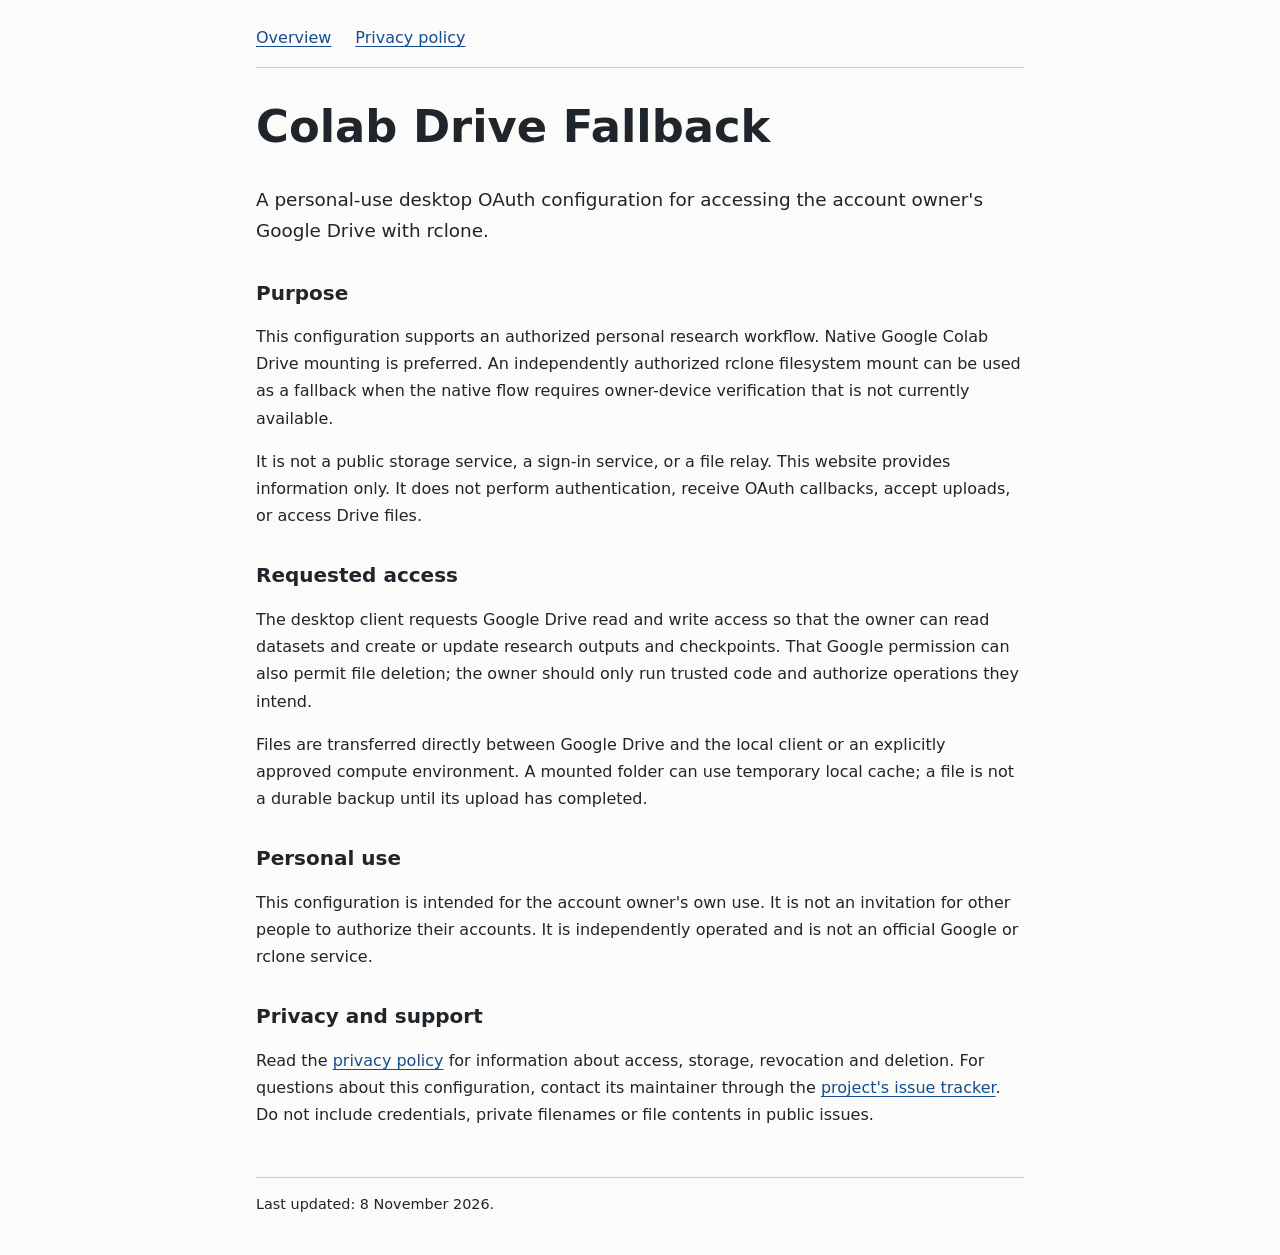
==== index.html @ 1c6712ea "Publish personal-use purpose and privacy information" ====
<!DOCTYPE html>
<html lang="en">
<head>
  <meta charset="utf-8">
  <meta name="viewport" content="width=device-width, initial-scale=1">
  <meta name="description" content="Purpose and privacy information for Colab Drive Fallback, a personal-use Google Drive desktop client configuration.">
  <title>Colab Drive Fallback</title>
  <link rel="stylesheet" href="style.css">
</head>
<body>
<header><nav aria-label="Main"><a href="./" aria-current="page">Overview</a><a href="privacy.html">Privacy policy</a></nav></header>
<main>
  <h1>Colab Drive Fallback</h1>
  <p class="intro">A personal-use desktop OAuth configuration for accessing the account owner's Google Drive with rclone.</p>
  <h2>Purpose</h2>
  <p>This configuration supports an authorized personal research workflow. Native Google Colab Drive mounting is preferred. An independently authorized rclone filesystem mount can be used as a fallback when the native flow requires owner-device verification that is not currently available.</p>
  <p>It is not a public storage service, a sign-in service, or a file relay. This website provides information only. It does not perform authentication, receive OAuth callbacks, accept uploads, or access Drive files.</p>
  <h2>Requested access</h2>
  <p>The desktop client requests Google Drive read and write access so that the owner can read datasets and create or update research outputs and checkpoints. That Google permission can also permit file deletion; the owner should only run trusted code and authorize operations they intend.</p>
  <p>Files are transferred directly between Google Drive and the local client or an explicitly approved compute environment. A mounted folder can use temporary local cache; a file is not a durable backup until its upload has completed.</p>
  <h2>Personal use</h2>
  <p>This configuration is intended for the account owner's own use. It is not an invitation for other people to authorize their accounts. It is independently operated and is not an official Google or rclone service.</p>
  <h2>Privacy and support</h2>
  <p>Read the <a href="privacy.html">privacy policy</a> for information about access, storage, revocation and deletion. For questions about this configuration, contact its maintainer through the <a href="https://github.com/huahuadeliaoliao/colab-drive-fallback/issues">project's issue tracker</a>. Do not include credentials, private filenames or file contents in public issues.</p>
</main>
<footer><p>Last updated: 8 November 2026.</p></footer>
</body>
</html>
---- style.css ----
:root { color-scheme: light dark; font: 100%/1.7 system-ui, sans-serif; }
body { margin: 0 auto; padding: 1.5rem; max-width: 48rem; color: #20242b; background: #fbfbf9; }
nav { display: flex; flex-wrap: wrap; gap: 1.5rem; padding-bottom: 1rem; border-bottom: 1px solid #c8cdd3; }
a { color: #174c90; text-underline-offset: .18em; }
a:focus-visible { outline: 3px solid currentColor; outline-offset: 4px; }
h1 { font-size: clamp(2rem, 6vw, 2.8rem); line-height: 1.2; margin-top: 2rem; }
h2 { font-size: 1.25rem; line-height: 1.4; margin-top: 2rem; }
p { overflow-wrap: anywhere; }
.intro { font-size: 1.15rem; }
footer { margin-top: 3rem; border-top: 1px solid #c8cdd3; font-size: .9rem; }
@media (prefers-color-scheme: dark) {
  body { color: #e7e9ed; background: #17191d; }
  a { color: #9cc5ff; }
  nav, footer { border-color: #545b65; }
}
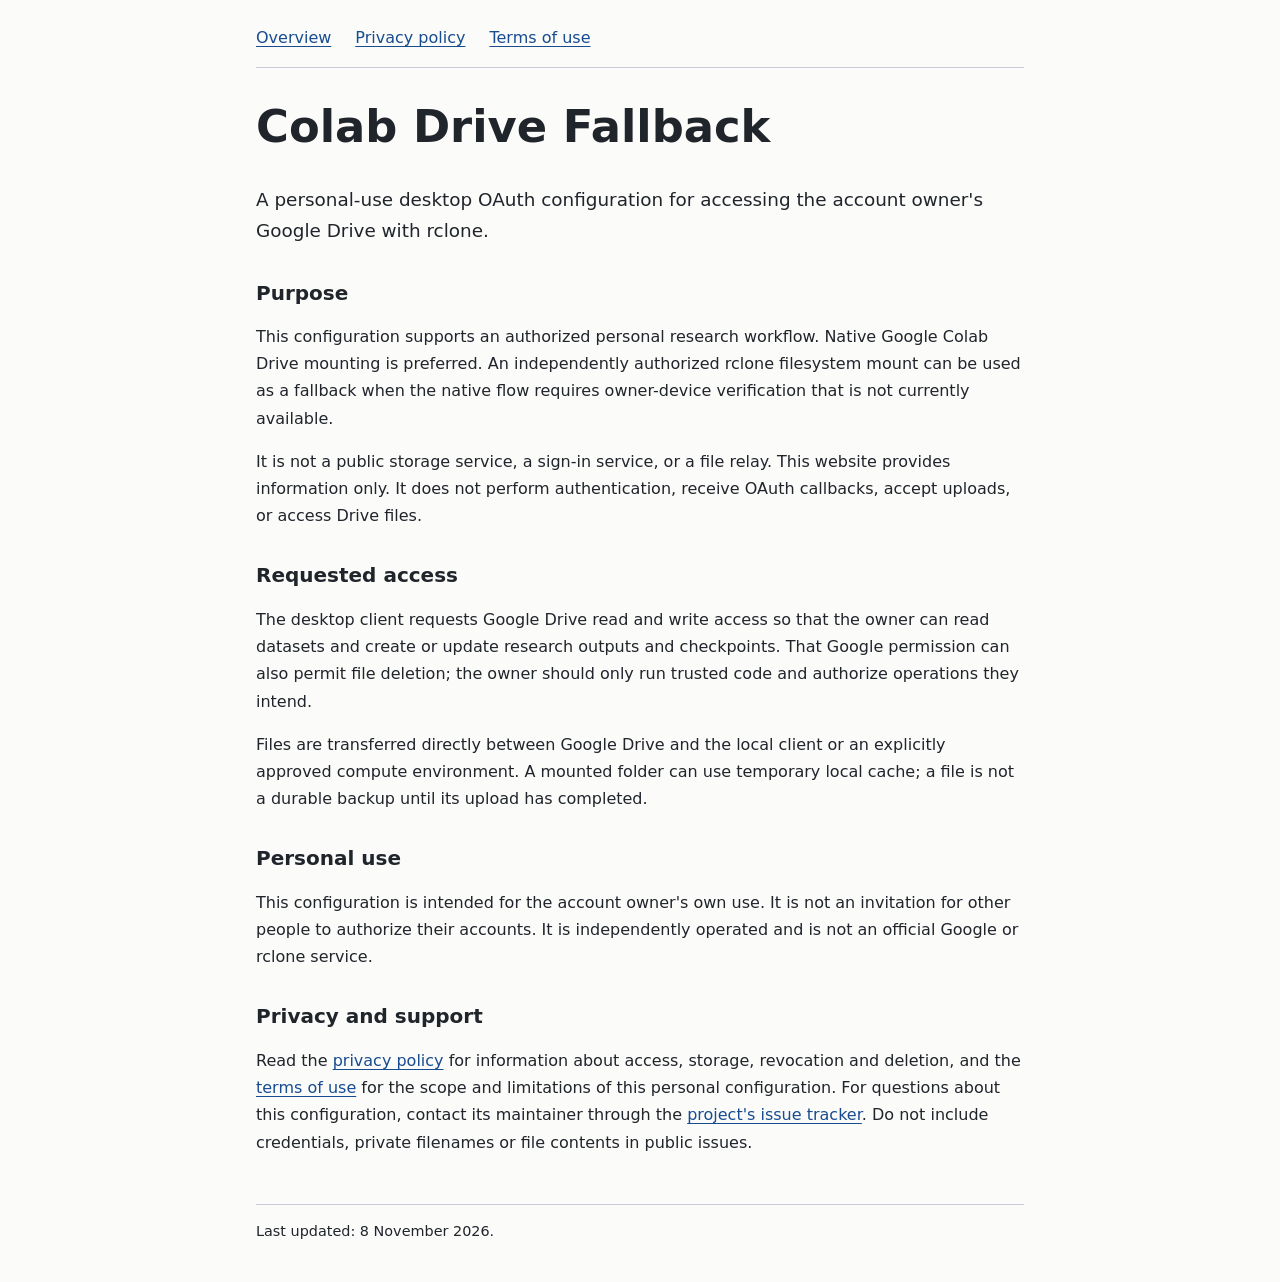
==== commit 7ad024f9: "Document personal-use terms and link all policies" ====
--- a/index.html
+++ b/index.html
@@ -8,7 +8,7 @@
   <link rel="stylesheet" href="style.css">
 </head>
 <body>
-<header><nav aria-label="Main"><a href="./" aria-current="page">Overview</a><a href="privacy.html">Privacy policy</a></nav></header>
+<header><nav aria-label="Main"><a href="./" aria-current="page">Overview</a><a href="privacy.html">Privacy policy</a><a href="terms.html">Terms of use</a></nav></header>
 <main>
   <h1>Colab Drive Fallback</h1>
   <p class="intro">A personal-use desktop OAuth configuration for accessing the account owner's Google Drive with rclone.</p>
@@ -21,7 +21,7 @@
   <h2>Personal use</h2>
   <p>This configuration is intended for the account owner's own use. It is not an invitation for other people to authorize their accounts. It is independently operated and is not an official Google or rclone service.</p>
   <h2>Privacy and support</h2>
-  <p>Read the <a href="privacy.html">privacy policy</a> for information about access, storage, revocation and deletion. For questions about this configuration, contact its maintainer through the <a href="https://github.com/huahuadeliaoliao/colab-drive-fallback/issues">project's issue tracker</a>. Do not include credentials, private filenames or file contents in public issues.</p>
+  <p>Read the <a href="privacy.html">privacy policy</a> for information about access, storage, revocation and deletion, and the <a href="terms.html">terms of use</a> for the scope and limitations of this personal configuration. For questions about this configuration, contact its maintainer through the <a href="https://github.com/huahuadeliaoliao/colab-drive-fallback/issues">project's issue tracker</a>. Do not include credentials, private filenames or file contents in public issues.</p>
 </main>
 <footer><p>Last updated: 8 November 2026.</p></footer>
 </body>
